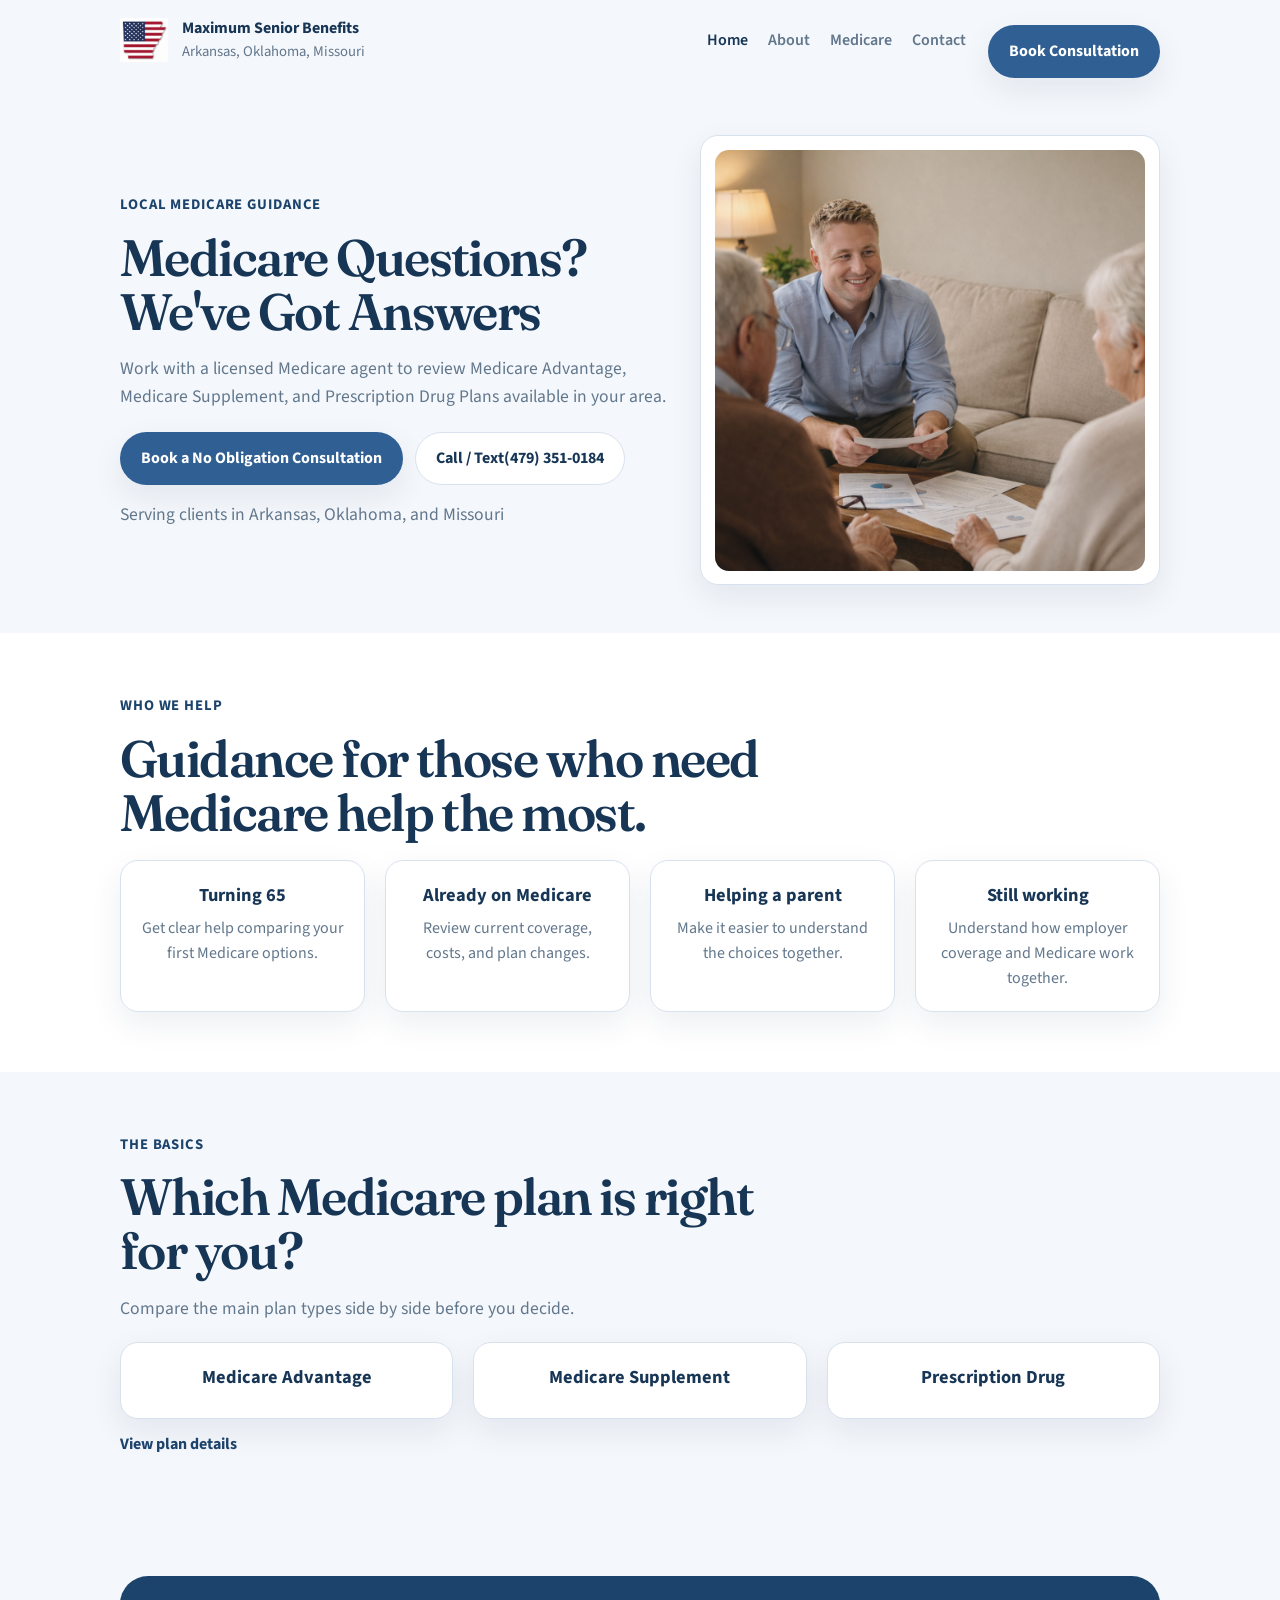
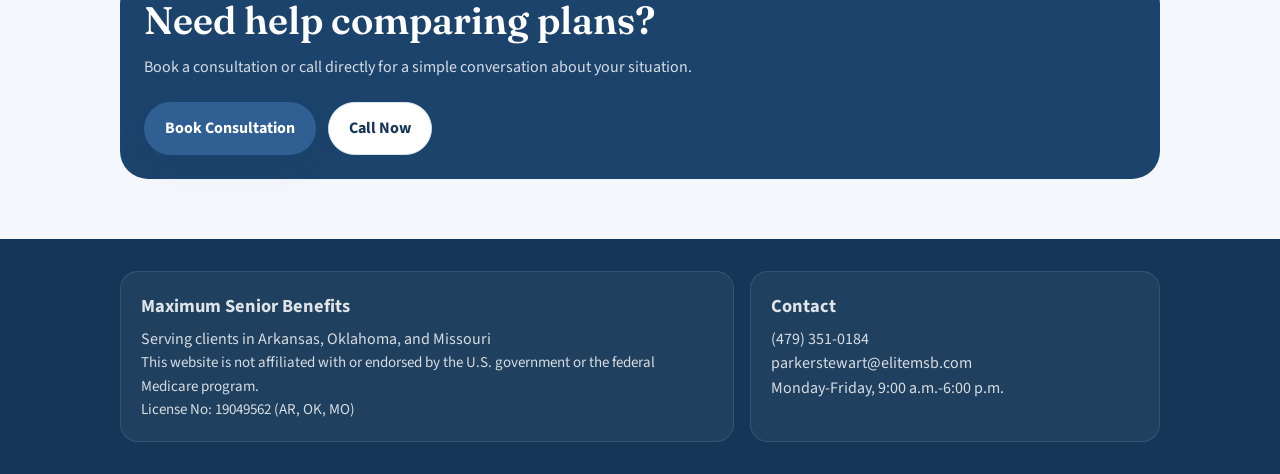
==== index.html @ aabd2c8e "initialize repo" ====
<!DOCTYPE html>
<html lang="en">
  <head>
    <meta charset="UTF-8" />
    <meta name="viewport" content="width=device-width, initial-scale=1.0" />
    <title>Maximum Senior Benefits</title>
    <meta name="description" content="" />
    <meta property="og:title" content="" />
    <meta property="og:description" content="" />
    <meta property="og:type" content="website" />
    <meta property="og:image" content="" />
    <link rel="icon" type="image/svg+xml" href="assets/favicon.svg" />
    <link rel="preconnect" href="https://fonts.googleapis.com" />
    <link rel="preconnect" href="https://fonts.gstatic.com" crossorigin />
    <link
      href="https://fonts.googleapis.com/css2?family=Fraunces:opsz,wght@9..144,500;9..144,600&amp;family=Source+Sans+3:wght@400;600;700;800&amp;display=swap"
      rel="stylesheet"
    />
    <link rel="stylesheet" href="styles.css" />
    <script src="content-config.js"></script>
    <script type="application/ld+json" data-site-schema></script>
    <script defer src="script.js"></script>
  </head>
  <body data-page="home">
    <div data-header-root></div>

    <main>
      <section class="hero">
        <div class="container hero-grid">
          <div class="lead-block">
            <span class="eyebrow" data-content="home.hero.eyebrow"></span>
            <h1 data-content="home.hero.title"></h1>
            <p data-content="home.hero.body"></p>
            <div class="button-row">
              <a class="btn btn-primary" href="contact.html" data-content="home.hero.primary"></a>
              <a class="btn btn-secondary" data-config-href="phoneHref" href="tel:+16155550148"><span data-content="home.hero.secondary"></span> <span data-config="phoneDisplay"></span></a>
            </div>
            <p class="note" data-content="home.hero.note"></p>
          </div>
          <div class="hero-card">
              <img
                data-config-src="heroImage"
                src="assets/hero_parker2.png"
                data-content-alt="home.hero.imageAlt"
                alt=""
              />
          </div>
        </div>
      </section>

      <section class="section surface">
        <div class="container">
          <div class="lead-block">
            <span class="eyebrow" data-content="home.audiences.eyebrow"></span>
            <h2 data-content="home.audiences.title"></h2>
          </div>
          <div class="simple-grid centered-card-grid" style="margin-top: 1.25rem;" data-render="home.audiences.cards"></div>
        </div>
      </section>

      <section class="section">
        <div class="container">
          <div class="lead-block">
            <span class="eyebrow" data-content="home.basics.eyebrow"></span>
            <h2 data-content="home.basics.title"></h2>
            <p data-content="home.basics.subtitle"></p>
          </div>
          <div class="simple-grid centered-card-grid" style="margin-top: 1.25rem;" data-render="home.basics.cards"></div>
          <a class="link-line" href="medicare.html" data-content="home.basics.link"></a>
        </div>
      </section>

      <section class="section">
        <div class="container banner">
          <h2 data-content="home.banner.title"></h2>
          <p data-content="home.banner.body"></p>
          <div class="button-row">
            <a class="btn btn-primary" href="contact.html" data-content="home.banner.primary"></a>
            <a class="btn btn-secondary" data-config-href="phoneHref" href="tel:+16155550148" data-content="home.banner.secondary"></a>
          </div>
        </div>
      </section>
    </main>

    <div data-footer-root></div>
  </body>
</html>
---- styles.css ----
:root {
  --bg: #f4f7fb;
  --surface: #ffffff;
  --surface-soft: #edf3f9;
  --ink: #173555;
  --ink-soft: #62778c;
  --accent: #2f5f93;
  --accent-dark: #1c436c;
  --accent-soft: #dbe8f5;
  --gold: #c7a068;
  --line: #d8e2ee;
  --shadow: 0 12px 32px rgba(23, 53, 85, 0.08);
  --radius: 18px;
  --radius-lg: 28px;
  --container: min(1040px, calc(100% - 2rem));
  --font-display: "Fraunces", Georgia, serif;
  --font-body: "Source Sans 3", "Segoe UI", sans-serif;
}

*,
*::before,
*::after {
  box-sizing: border-box;
}

html {
  scroll-behavior: smooth;
}

body {
  margin: 0;
  background: var(--bg);
  color: var(--ink);
  font-family: var(--font-body);
  line-height: 1.55;
  -webkit-font-smoothing: antialiased;
}

img {
  display: block;
  max-width: 100%;
}

a {
  color: inherit;
  text-decoration: none;
}

button,
input,
textarea,
select {
  font: inherit;
}

button {
  cursor: pointer;
}

:focus-visible {
  outline: 3px solid rgba(47, 95, 147, 0.25);
  outline-offset: 3px;
}

.sr-only {
  position: absolute;
  width: 1px;
  height: 1px;
  padding: 0;
  margin: -1px;
  overflow: hidden;
  clip: rect(0, 0, 0, 0);
  white-space: nowrap;
  border: 0;
}

.container {
  width: var(--container);
  margin: 0 auto;
}

.section {
  padding: 3.75rem 0;
}

.surface {
  background: var(--surface);
}

.eyebrow {
  display: inline-block;
  margin-bottom: 0.85rem;
  color: var(--accent-dark);
  font-size: 0.92rem;
  font-weight: 700;
  letter-spacing: 0.06em;
  text-transform: uppercase;
}

.lead-block {
  max-width: 42rem;
}

.lead-block h1,
.lead-block h2 {
  margin: 0;
  font-family: var(--font-display);
  font-size: clamp(2.2rem, 4vw, 3.6rem);
  font-weight: 600;
  line-height: 1.06;
  letter-spacing: -0.03em;
}

.lead-block p {
  margin: 1rem 0 0;
  color: var(--ink-soft);
  font-size: 1.1rem;
}

.site-header {
  position: sticky;
  top: 0;
  z-index: 1000;
  background: rgba(244, 247, 251, 0.94);
  border-bottom: 1px solid transparent;
  backdrop-filter: blur(10px);
}

.site-header.is-scrolled {
  background: rgba(255, 255, 255, 0.96);
  border-color: rgba(47, 95, 147, 0.1);
}

.header-inner {
  display: flex;
  align-items: center;
  justify-content: space-between;
  gap: 1rem;
  min-height: 5rem;
}

.brand {
  display: flex;
  align-items: center;
  gap: 0.85rem;
}

.brand-logo {
  width: 3rem;
  height: 3rem;
  object-fit: contain;
}

.brand-copy strong {
  display: block;
  font-size: 1rem;
}

.brand-copy span {
  display: block;
  color: var(--ink-soft);
  font-size: 0.92rem;
}

.site-nav {
  display: flex;
  align-items: center;
  gap: 1.4rem;
}

.nav-links {
  display: flex;
  align-items: center;
  gap: 1.25rem;
}

.nav-link {
  color: var(--ink-soft);
  font-weight: 600;
}

.nav-link.is-active,
.nav-link:hover,
.nav-link:focus-visible {
  color: var(--ink);
}

.nav-toggle {
  display: none;
  width: 2.8rem;
  height: 2.8rem;
  border: 1px solid var(--line);
  border-radius: 50%;
  background: var(--surface);
}

.nav-toggle-lines,
.nav-toggle-lines::before,
.nav-toggle-lines::after {
  content: "";
  display: block;
  width: 1rem;
  height: 2px;
  margin: 0 auto;
  border-radius: 999px;
  background: var(--ink);
}

.nav-toggle-lines::before {
  transform: translateY(-0.32rem);
}

.nav-toggle-lines::after {
  transform: translateY(0.2rem);
}

.button-row {
  display: flex;
  flex-wrap: wrap;
  gap: 0.75rem;
  margin-top: 1.4rem;
}

.button-row-center {
  justify-content: center;
}

.btn {
  display: inline-flex;
  align-items: center;
  justify-content: center;
  min-height: 3.2rem;
  padding: 0.82rem 1.25rem;
  border: 1px solid transparent;
  border-radius: 999px;
  font-weight: 700;
}

.btn-primary {
  background: var(--accent);
  color: #fff;
  box-shadow: var(--shadow);
}

.btn-enroll {
  min-width: 20rem;
  min-height: 4.1rem;
  padding: 1rem 1.6rem;
  font-size: 1.16rem;
}

.btn-secondary {
  background: var(--surface);
  border-color: var(--line);
  color: var(--ink);
}

.hero {
  padding: 3.4rem 0 3rem;
}

.hero-grid,
.simple-grid,
.contact-grid,
.page-grid {
  display: grid;
  gap: 1.25rem;
}

.hero-grid,
.page-grid,
.contact-grid {
  grid-template-columns: minmax(0, 1fr) minmax(280px, 0.82fr);
  align-items: center;
}

.hero-card,
.page-card,
.info-card,
.mini-card,
.contact-card,
.form-card,
.footer-card {
  background: var(--surface);
  border: 1px solid var(--line);
  border-radius: var(--radius);
  box-shadow: var(--shadow);
}

.hero-card,
.page-card {
  padding: 0.85rem;
}

.hero-card img,
.page-card img {
  width: 100%;
  border-radius: calc(var(--radius) - 4px);
  object-fit: cover;
}

.hero-card img {
  aspect-ratio: 4.5 / 4.4;
}

.page-card img {
  aspect-ratio: 4.5 / 4;
}

.page-card-side img {
  aspect-ratio: 4 / 3;
}

.page-card-large img {
  aspect-ratio: 16 / 8.5;
}

.simple-grid {
  grid-template-columns: repeat(auto-fit, minmax(220px, 1fr));
}

.mini-card,
.info-card,
.contact-card,
.form-card,
.footer-card {
  padding: 1.25rem;
}

.mini-card h3,
.info-card h3,
.contact-card h3,
.form-card h2,
.footer-card h3 {
  margin: 0 0 0.4rem;
  font-size: 1.15rem;
}

.mini-card p,
.info-card p,
.contact-card p,
.footer-card p {
  margin: 0;
  color: var(--ink-soft);
}

.centered-card-grid .info-card h3,
.centered-card-grid .info-card p {
  text-align: center;
}

.icon-chip {
  display: inline-flex;
  align-items: center;
  justify-content: center;
  width: 2.2rem;
  height: 2.2rem;
  margin-bottom: 0.85rem;
  border-radius: 999px;
  background: var(--accent-soft);
  color: var(--accent-dark);
  font-weight: 800;
}

.link-line {
  display: inline-flex;
  align-items: center;
  margin-top: 0.8rem;
  color: var(--accent-dark);
  font-weight: 700;
}

.banner {
  padding: 1.5rem;
  border-radius: var(--radius-lg);
  background: var(--accent-dark);
  color: #fff;
}

.banner h2 {
  margin: 0;
  font-family: var(--font-display);
  font-size: clamp(1.8rem, 3vw, 2.8rem);
  font-weight: 600;
  line-height: 1.08;
}

.banner p {
  margin: 0.8rem 0 0;
  color: rgba(255, 255, 255, 0.82);
}

.note {
  margin-top: 1rem;
  color: var(--ink-soft);
  font-size: 0.98rem;
}

.stack {
  display: grid;
  gap: 1rem;
}

.contact-grid {
  align-items: start;
}

.contact-grid-minimal {
  display: grid;
  gap: 1.25rem;
  grid-template-columns: minmax(260px, 0.75fr) minmax(0, 1.25fr);
  align-items: start;
}

.contact-list {
  display: grid;
  gap: 1rem;
}

.contact-link {
  color: var(--accent-dark);
  font-weight: 700;
}

.field-grid {
  display: grid;
  gap: 0.9rem;
}

.field-row {
  display: grid;
  grid-template-columns: repeat(2, minmax(0, 1fr));
  gap: 0.9rem;
}

.field {
  display: grid;
  gap: 0.38rem;
}

.field label {
  font-weight: 700;
}

.field input,
.field textarea,
.field select {
  width: 100%;
  padding: 0.9rem 0.95rem;
  border: 1px solid var(--line);
  border-radius: 14px;
  background: #fff;
  color: var(--ink);
}

.field textarea {
  min-height: 8rem;
  resize: vertical;
}

.calendly-shell {
  background: var(--surface);
  border: 1px solid var(--line);
  border-radius: var(--radius);
  box-shadow: var(--shadow);
  overflow: hidden;
}

.calendly-inline-widget {
  min-width: 320px;
  height: 700px;
}

.footer {
  padding: 2rem 0;
  background: #153657;
  color: rgba(255, 255, 255, 0.86);
}

.footer-inner {
  display: grid;
  gap: 1rem;
  grid-template-columns: minmax(0, 1.2fr) minmax(240px, 0.8fr);
}

.footer-card {
  background: rgba(255, 255, 255, 0.05);
  border-color: rgba(255, 255, 255, 0.1);
  box-shadow: none;
}

.footer-card p,
.footer-card a {
  color: rgba(255, 255, 255, 0.82);
}

.footer-small {
  margin-top: 1rem;
  font-size: 0.94rem;
  color: rgba(255, 255, 255, 0.72);
}

code {
  padding: 0.08rem 0.32rem;
  border-radius: 6px;
  background: var(--accent-soft);
  color: var(--accent-dark);
}

@media (max-width: 860px) {
  .nav-toggle {
    display: inline-flex;
    align-items: center;
    justify-content: center;
  }

  .site-nav {
    position: absolute;
    top: calc(100% + 0.5rem);
    left: 1rem;
    right: 1rem;
    display: none;
    flex-direction: column;
    align-items: stretch;
    padding: 1rem;
    background: var(--surface);
    border: 1px solid var(--line);
    border-radius: var(--radius);
    box-shadow: var(--shadow);
  }

  .site-header.is-open .site-nav {
    display: flex;
  }

  .nav-links,
  .site-nav .button-row {
    flex-direction: column;
    align-items: stretch;
  }

  .hero-grid,
  .page-grid,
  .contact-grid,
  .contact-grid-minimal,
  .simple-grid,
  .footer-inner,
  .field-row {
    grid-template-columns: 1fr;
  }
}

@media (max-width: 640px) {
  .container {
    width: min(100% - 1rem, 1040px);
  }

  .brand-copy span {
    display: none;
  }

  .button-row {
    flex-direction: column;
  }

  .btn {
    width: 100%;
  }

  .section {
    padding: 3rem 0;
  }

  .hero {
    padding: 2.6rem 0;
  }
}
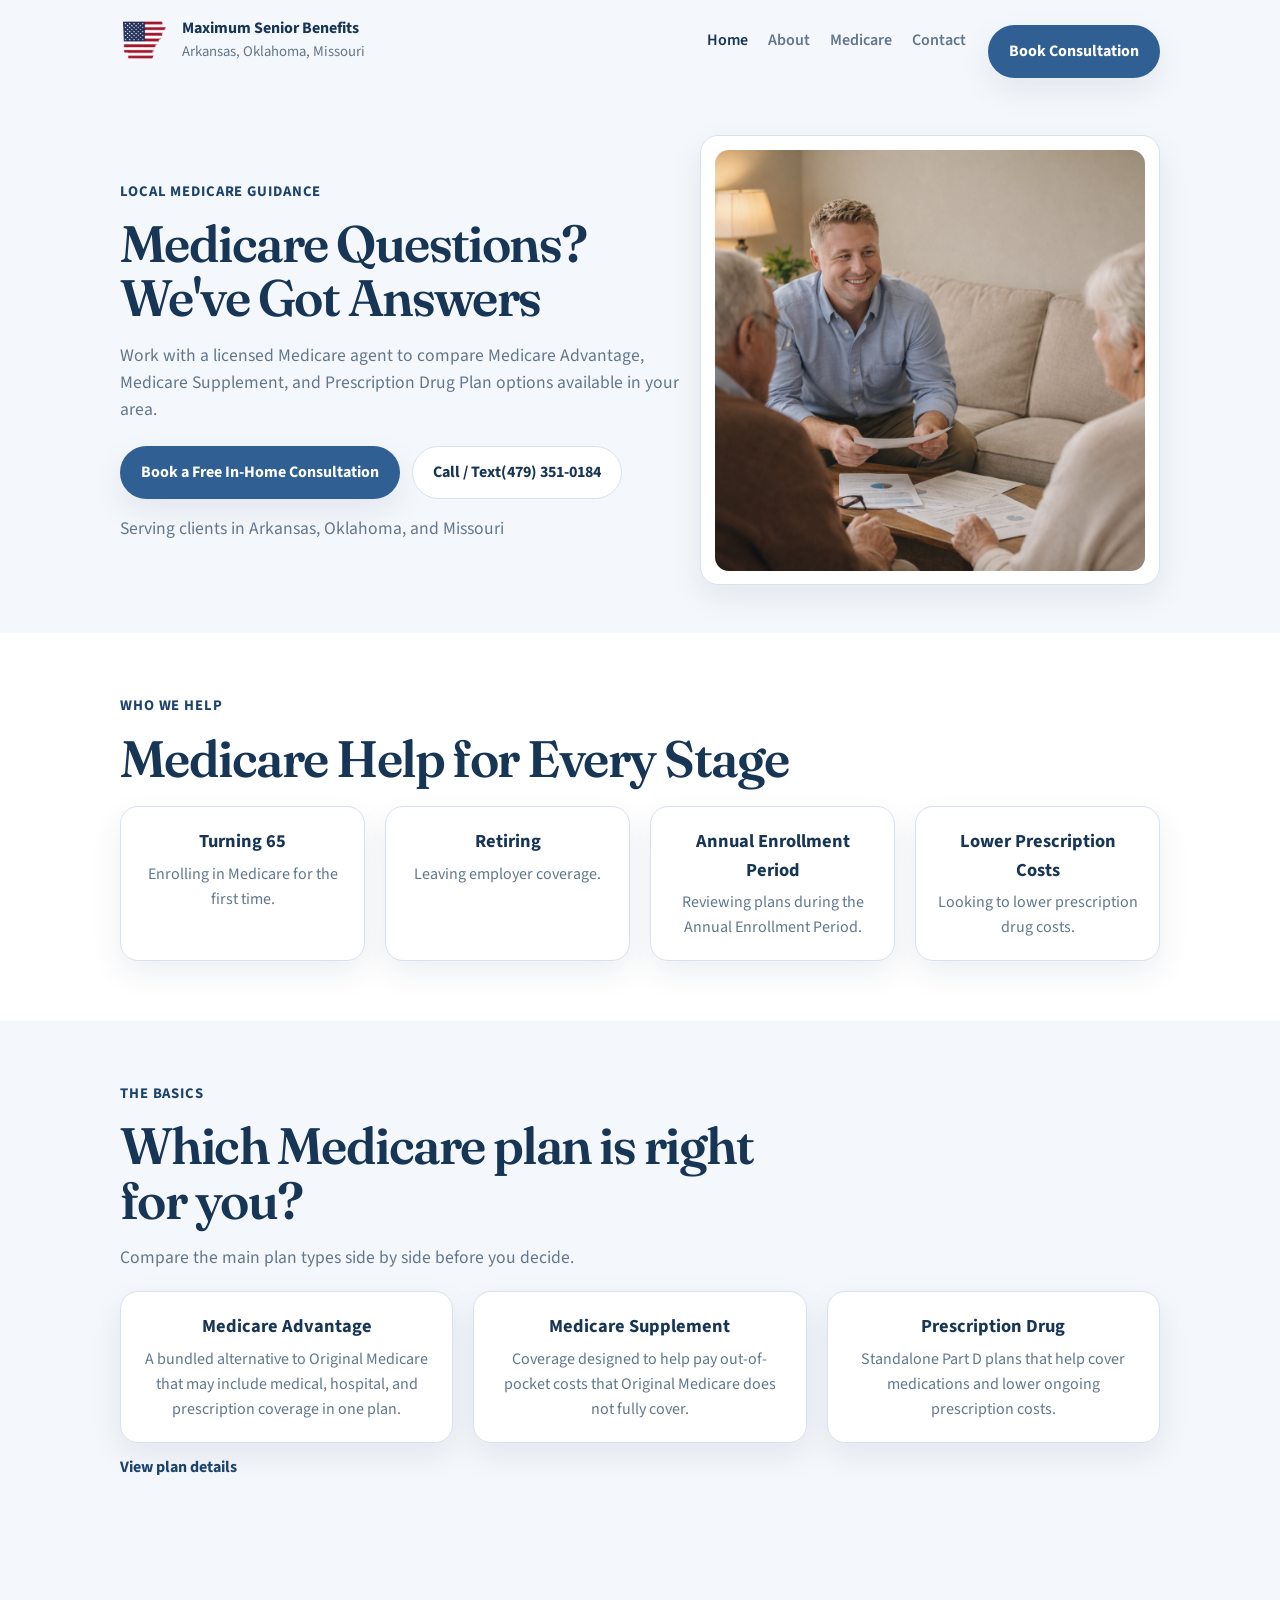
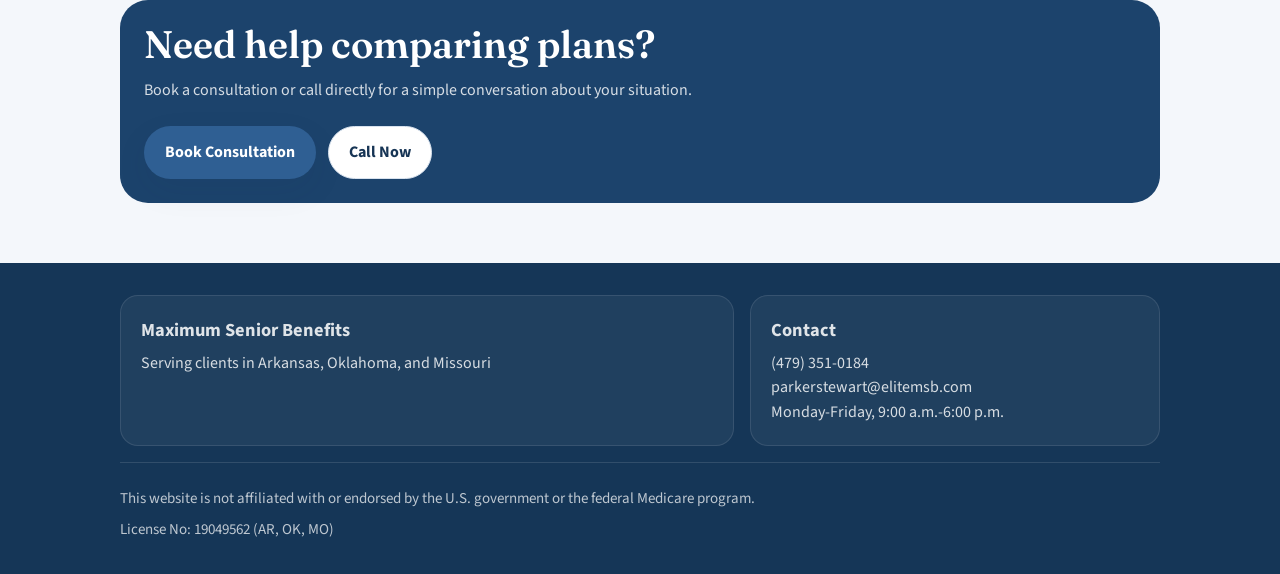
==== commit 38bb62fd: "cleaned things up" ====
--- a/index.html
+++ b/index.html
@@ -33,7 +33,7 @@
             <p data-content="home.hero.body"></p>
             <div class="button-row">
               <a class="btn btn-primary" href="contact.html" data-content="home.hero.primary"></a>
-              <a class="btn btn-secondary" data-config-href="phoneHref" href="tel:+16155550148"><span data-content="home.hero.secondary"></span> <span data-config="phoneDisplay"></span></a>
+              <a class="btn btn-secondary" data-config-href="phoneHref" href="tel:+14793510184"><span data-content="home.hero.secondary"></span> <span data-config="phoneDisplay"></span></a>
             </div>
             <p class="note" data-content="home.hero.note"></p>
           </div>
@@ -76,7 +76,7 @@
           <p data-content="home.banner.body"></p>
           <div class="button-row">
             <a class="btn btn-primary" href="contact.html" data-content="home.banner.primary"></a>
-            <a class="btn btn-secondary" data-config-href="phoneHref" href="tel:+16155550148" data-content="home.banner.secondary"></a>
+            <a class="btn btn-secondary" data-config-href="phoneHref" href="tel:+14793510184" data-content="home.banner.secondary"></a>
           </div>
         </div>
       </section>
--- a/styles.css
+++ b/styles.css
@@ -483,6 +483,12 @@
   grid-template-columns: minmax(0, 1.2fr) minmax(240px, 0.8fr);
 }
 
+.footer-bottom {
+  margin-top: 1rem;
+  padding-top: 1rem;
+  border-top: 1px solid rgba(255, 255, 255, 0.12);
+}
+
 .footer-card {
   background: rgba(255, 255, 255, 0.05);
   border-color: rgba(255, 255, 255, 0.1);
@@ -495,7 +501,7 @@
 }
 
 .footer-small {
-  margin-top: 1rem;
+  margin: 0.5rem 0 0;
   font-size: 0.94rem;
   color: rgba(255, 255, 255, 0.72);
 }
